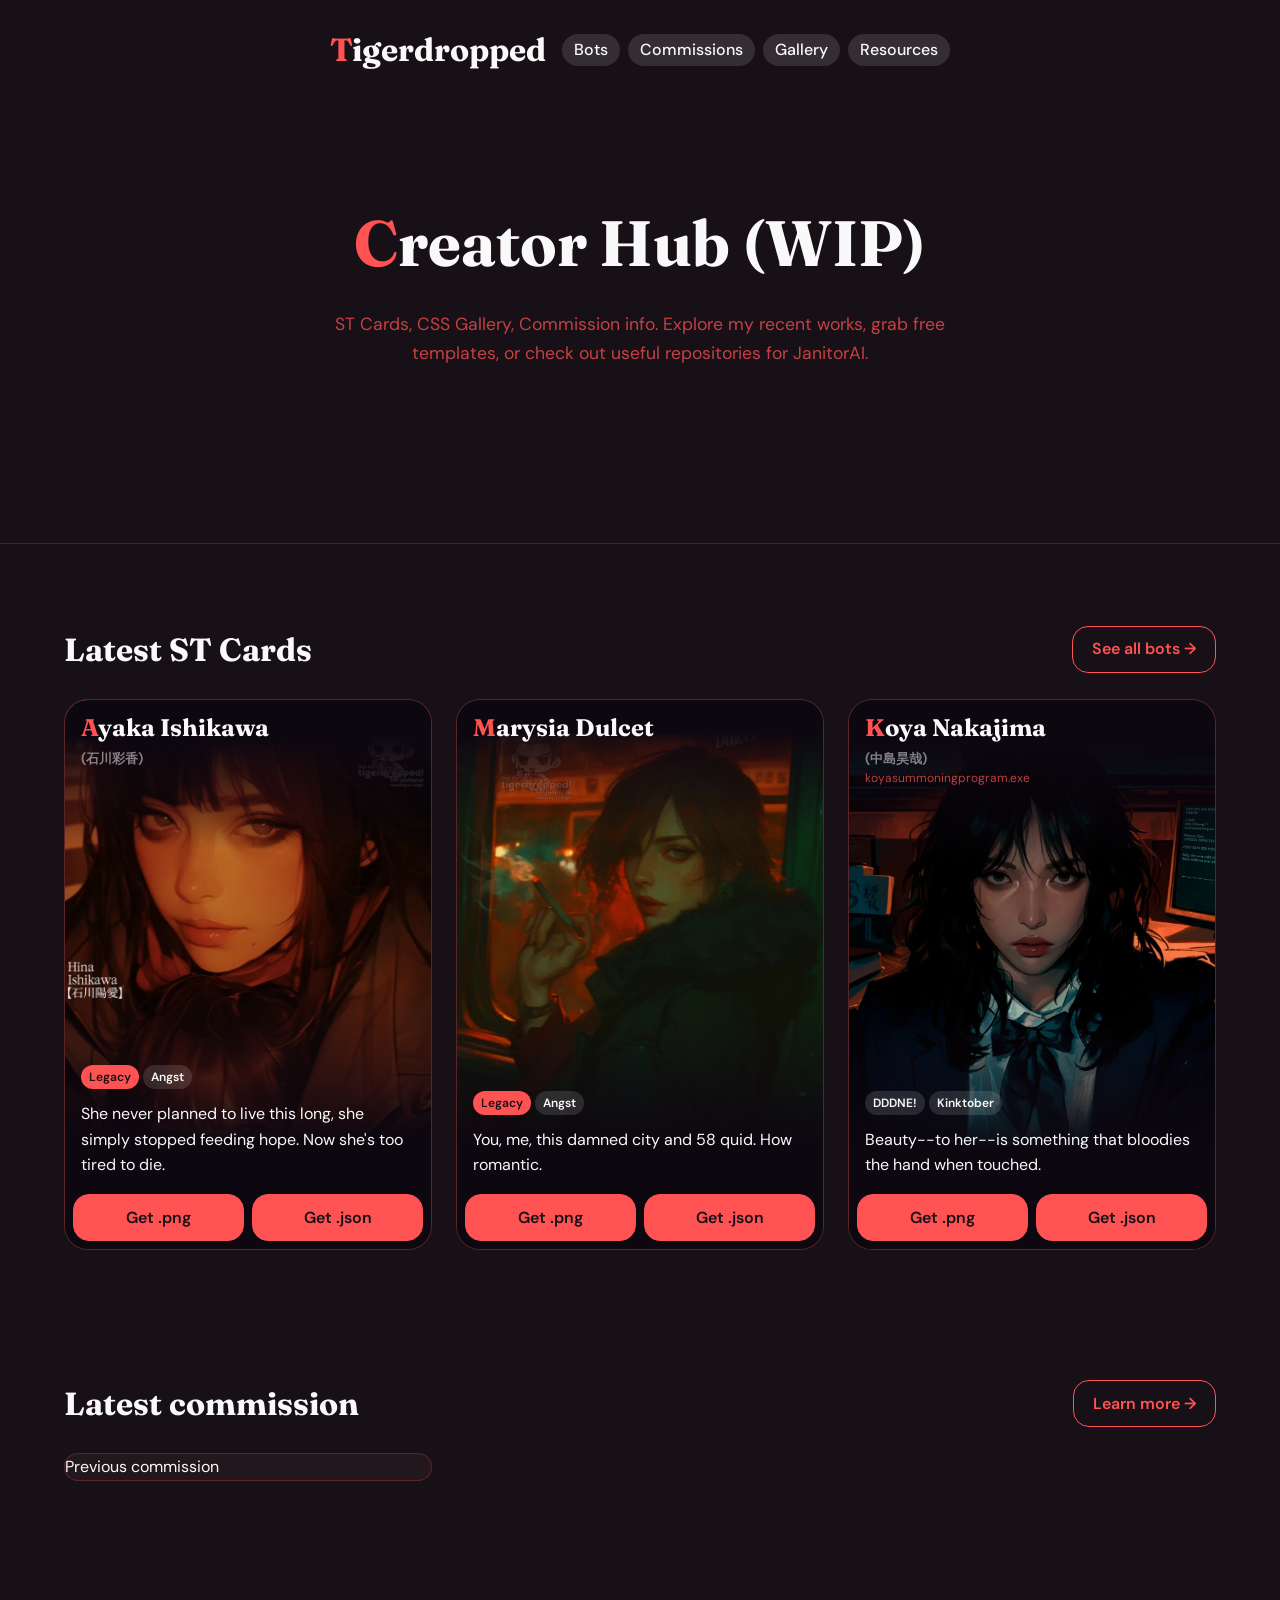
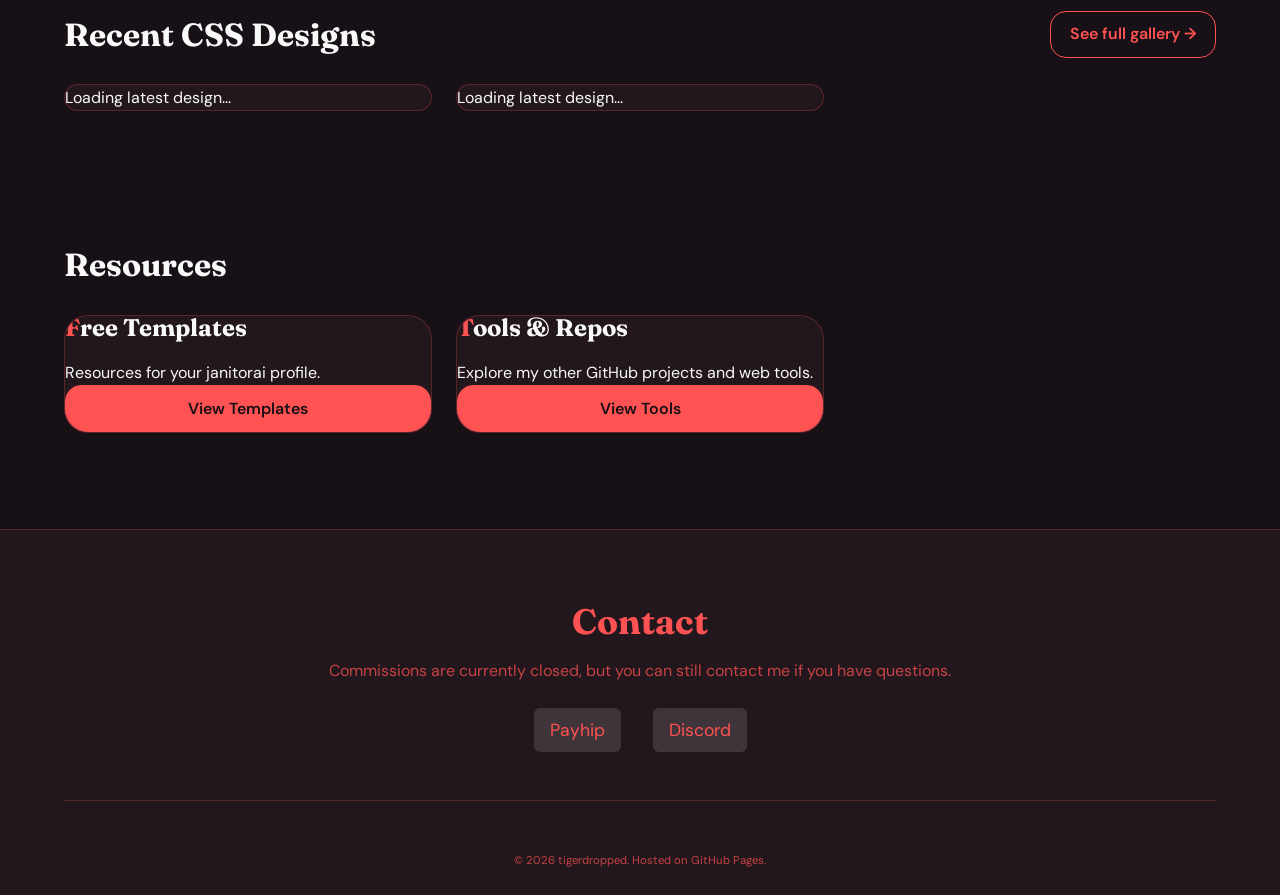
==== index.html @ f0ce4703 "Portal draft online. ST Card preview & download test complete." ====
<!DOCTYPE html>
<html lang="en">
<head>
    <meta charset="UTF-8">
    <meta name="viewport" content="width=device-width, initial-scale=1.0">
    <title>Hub | tigerCSS Portal</title>
    <meta name="description" content="Tiger's Collection of Chatbots and CSS Designs">

    <!-- favicons -->
    <link rel="icon" type="image/x-icon" href="/favicon.ico">
    <link rel="icon" type="image/png" sizes="32x32" href="/favicon-32x32.png">
    <link rel="icon" type="image/png" sizes="16x16" href="/favicon-16x16.png">
    <link rel="apple-touch-icon" sizes="180x180" href="/apple-touch-icon.png">
    <link rel="manifest" href="/site.webmanifest">

    <!-- fonts -->
    <link rel="preconnect" href="https://fonts.googleapis.com">
    <link rel="preconnect" href="https://fonts.gstatic.com" crossorigin>
    <link href="https://fonts.googleapis.com/css2?family=DM+Sans:ital,opsz,wght@0,9..40,100..1000;1,9..40,100..1000&family=Fraunces:ital,opsz,wght@0,9..144,100..900;1,9..144,100..900&display=swap" rel="stylesheet">
    
    <!-- style & script -->
    <link rel="stylesheet" href="./assets/css/style.css">
    <script src="./assets/js/script.js" defer></script>
</head>
<body>

    <!-- Navigation -->
    <header class="nav-header flex-row">
        <a href="./" class="logo"><strong>Tigerdropped</strong></a>
        <nav>
            <a href="#bots">Bots</a>
            <a href="#commissions">Commissions</a>
            <a href="#gallery">Gallery</a>
            <a href="#resources">Resources</a>
        </nav>
    </header>

    <main>
        <!-- initial -->
        <section class="hero">
            <h1>Creator Hub (WIP)</h1>
            <p>ST Cards, CSS Gallery, Commission info. Explore my recent works, grab free templates, or check out useful repositories for JanitorAI.</p>
        </section>

        <hr>

        <!-- Preview feed: bots -->
        <section id="bots" class="feed-section">
            <div class="flex-row">
                <h2>Latest ST Cards</h2>
                <a href="./bots/" class="btn-outline">See all bots &rarr;</a>
            </div>
            <div id="recent-bots-feed" class="grid-auto">
                <!-- JS controls bot cards -->
            </div>
        </section>

        <!-- Preview feed: commissions -->
        <section id="commissions" class="feed-section">
            <div class="flex-row">
                <h2>Latest commission</h2>
                <a href="./commissions/" class="btn-outline">Learn more &rarr;</a>
            </div>
            <!-- Empty container where JS will inject the 2-3 newest gallery items -->
            <div id="recent-commissions-feed" class="grid-auto">
                <article class="card">Previous commission</article>
            </div>
        </section>

        <!-- Preview feed: gallery -->
        <section id="gallery" class="feed-section">
            <div class="flex-row">
                <h2>Recent CSS Designs</h2>
                <a href="./gallery/" class="btn-outline">See full gallery &rarr;</a>
            </div>
            <!-- Empty container where JS will inject the 2-3 newest gallery items -->
            <div id="recent-gallery-feed" class="grid-auto">
                <article class="card">Loading latest design...</article>
                <article class="card">Loading latest design...</article>
            </div>
        </section>

        <!-- Preview feed: templates -->
        <section id="resources" class="feed-section">
            <h2>Resources</h2>
            <div class="grid-auto">
                <article class="card">
                    <h3>Free Templates</h3>
                    <p>Resources for your janitorai profile.</p>
                    <a href="./templates/" class="btn">View Templates</a>
                </article>
                <article class="card">
                    <h3>Tools & Repos</h3>
                    <p>Explore my other GitHub projects and web tools.</p>
                    <a href="./tools/" class="btn">View Tools</a>
                </article>
            </div>
        </section>
    </main>

    <!-- CONTACT / FOOTER -->
    <footer class="site-footer" id="contact">
        <div class="footer-content">
            <h2>Contact</h2>
            <p>Commissions are currently closed, but you can still contact me if you have questions.</p>
            <div class="contact-links flex-row">
                <a href="https://payhip.com/your-link" target="_blank" rel="noopener noreferrer">Payhip</a>
                <a href="https://discord.com/users/your-id" target="_blank" rel="noopener noreferrer">Discord</a>
            </div>
        </div>
        <hr>
        <div class="footer-bottom">
            <small>&copy; 2026 tigerdropped. Hosted on GitHub Pages.</small>
        </div>
    </footer>

</body>
</html>
---- assets/css/style.css ----
/* ========================================= */
/* Vars */
/* ========================================= */
:root {
    scrollbar-color: #ff5252 #0000;

    --preview-size: 24px;
    --preview-weight: 400;
    --preview-style: normal;
    --preview-variant: normal;
    --bg-color: #171017;
    --card-bg: #22171c;
    --bg-gradient-dark: #0d0710;
    --link-bg-a125: #f9f9f920;
    --link-bg-a25: #f9f9f940;
    --text-main: #f9f9f9;
    --text-main-a50: #f9f9f980;
    --text-muted: #ff5252BF;
    --border-color: #ff525240;
    --accent-color: #ff5252;
    --font-main: 'DM Sans', sans-serif;
    --font-display: 'Fraunces', serif;
}

/* ========================================= */
/* Base styling */
/* ========================================= */
* {
    box-sizing: border-box;
    margin: 0;
    padding: 0;
}

body {
    background-color: var(--bg-color);
    color: var(--text-main);
    font-family: var(--font-main);
    line-height: 1.6;
    overflow-x: hidden;
}

h1, h2, h3, h4 {
    font-family: var(--font-display);
    font-weight: 700;
}

a {
    color: var(--accent-color);
    text-decoration: none;
    transition: all 0.2s ease;
}

hr {
    border: 0;
    height: 1px;
    background-color: var(--border-color);
    margin: 3rem 0;
}

/* ========================================= */
/* Layout utils */
/* ========================================= */
.flex-row {
    display: flex;
    align-items: center;
    justify-content: space-between;
    gap: 1rem;
    flex-wrap: wrap; /* Keeps it safe on mobile */
}

.grid-auto {
    display: grid;
    grid-template-columns: repeat(auto-fill, minmax(280px, 1fr));
    gap: 1.5rem;
    margin-top: 1.5rem;
}

/* ========================================= */
/* Quick nav */
/* ========================================= */
.nav-header {
    position: absolute;
    inset: 0 0 auto 0;
    padding: 1.5rem 2rem;
    justify-content: center;
    /* background-color: var(--card-bg);
    border-bottom: 1px solid var(--border-color); */
}

.nav-header .logo {
    font-size: 2rem;
    font-family: var(--font-display);
    color: var(--text-main);
}

.nav-header .logo::first-letter {
    color: var(--accent-color);
}

.nav-header nav {
    display: flex;
    gap: .5rem;
    flex-wrap: wrap;
}

.nav-header nav a {
    display: flex;
    align-items: center;
    min-height: 2rem;
    padding: 0 0.75rem; 
    background-color: var(--link-bg-a125);
    border-radius: 1rem;
    color: var(--text-main);
    font-weight: 500;
    line-height: 0.7;
}

.nav-header nav a:hover {
    background-color: var(--link-bg-a25);
}

/* ========================================= */
/* Main content feed */
/* ========================================= */
main {
    max-width: 1440px;
    margin: 0 auto;
}

main > section { padding: 2rem 5%; }

.hero {
    text-align: center;
    padding: 8rem 5%;
    padding-top: 12rem;
}

.hero h1 {
    font-size: clamp(2.5rem, 5vw, 4rem);
    margin-bottom: 1rem;
    color: var(--text-main);
}

.hero h1::first-letter {
    color: var(--accent-color);
}

.hero p {
    font-size: 1.1rem;
    color: var(--text-muted);
    max-width: 650px;
    margin: 0 auto;
}

/* ========================================= */
/* sections & cards */
/* ========================================= */
.feed-section {
    margin-bottom: 4rem;
}

.feed-section h2 {
    font-size: 2rem;
    color: var(--text-main);
}

.card {
    display: grid;
    grid-template-rows: auto 1fr auto;
    background-color: var(--card-bg);
    border: 1px solid var(--border-color);
    border-radius: 1.5rem;
    overflow: hidden;
    transition: transform 0.2s ease, border-color 0.2s ease;
}

.card:hover {
    transform: translateY(-4px);
    border-color: var(--accent-color);
}

/* Absolute elements */
.card img {
    object-fit: cover;
    grid-area: 1 / 1 / -1 / -1;
    width: 100%;
}

.char-name {
    background: linear-gradient(var(--bg-gradient-dark) 25%, #0000);
    padding: 1rem 1rem 5rem 1rem;
    width: 100%;
    grid-area: 1 / 1 / 2 / -1;
}

.card h3 {
    font-size: 1.5rem;
    line-height: 1;
    margin-bottom: 0.5rem;
    color: var(--text-main);
}

.card h3::first-letter {
    color: var(--accent-color);
}

.card h5 {
    font-size: 0.825rem;
    color: var(--text-main-a50);
}

.card h6 {
    font-size: 0.75rem;
    font-weight: 400;
    color: var(--text-muted);
    white-space: nowrap;
}

.char-description {
    grid-area: 2 / 1 / 3 / -1;
    align-self: end;
    font-size: 1rem;
    background: linear-gradient(to top, var(--bg-gradient-dark) 25%, #0000);
    padding: 1rem;
    padding-top: 5rem;
}

.char-tags {
    justify-content: flex-start;
    gap: 0.25rem;
}

.tag,
.badge {
    font-size: 0.75rem;
    font-weight: 600;
    line-height: 0.7;
    display: flex;
    align-items: center;
    min-height: 1.5rem;
    background: var(--link-bg-a125);
    padding: 0 0.5rem;
    border-radius: 1rem;
}

.badge {
    background: var(--accent-color);
    color: #171017;
}

.card p {
    margin-top: 0.75rem;
    font-family: var(--font-main);
    color: var(--text-main);
}

.char-actions {
    background: var(--bg-gradient-dark);
    grid-area: -1 / 1 / -2 / -1;
    gap: .5rem;
    flex-wrap: nowrap;
    padding: 0 .5rem .5rem .5rem;
}

.char-actions .btn { width: 100%; }

/* ========================================= */
/* Buttons */
/* ========================================= */
.btn, .btn-outline {
    display: inline-block;
    padding: 0.6rem 1.2rem;
    border-radius: 1rem;
    font-family: var(--font-main);
    font-weight: 600;
    text-align: center;
    cursor: pointer;
}

/* Solid Button (For Cards) */
.btn {
    background-color: var(--accent-color);
    color: var(--bg-color); /* Dark text on bright background */
    border: 1px solid var(--accent-color);
}

.btn:hover {
    background-color: transparent;
    color: var(--accent-color);
    opacity: 1;
}

/* Outline Button (For Feed Headers) */
.btn-outline {
    background-color: transparent;
    border: 1px solid var(--accent-color);
    color: var(--accent-color);
}

.btn-outline:hover {
    background-color: var(--link-bg-a125);
    opacity: 1;
}

/* ========================================= */
/* Footer */
/* ========================================= */
.site-footer {
    background-color: var(--card-bg);
    border-top: 1px solid var(--border-color);
    padding: 4rem 5% 1.5rem;
    text-align: center;
}

.footer-content h2 {
    font-size: 2.2rem;
    color: var(--accent-color);
    margin-bottom: 0.5rem;
}

.footer-content p {
    color: var(--text-muted);
    margin-bottom: 1.5rem;
}

.contact-links {
    justify-content: center;
    gap: 2rem;
}

.contact-links a {
    font-size: 1.1rem;
    padding: 0.5rem 1rem;
    border-radius: 6px;
    background-color: var(--link-bg-a125);
}

.contact-links a:hover {
    background-color: var(--link-bg-a25);
}

.footer-bottom {
    margin-top: 2rem;
    color: var(--text-muted);
    font-size: 0.85rem;
}
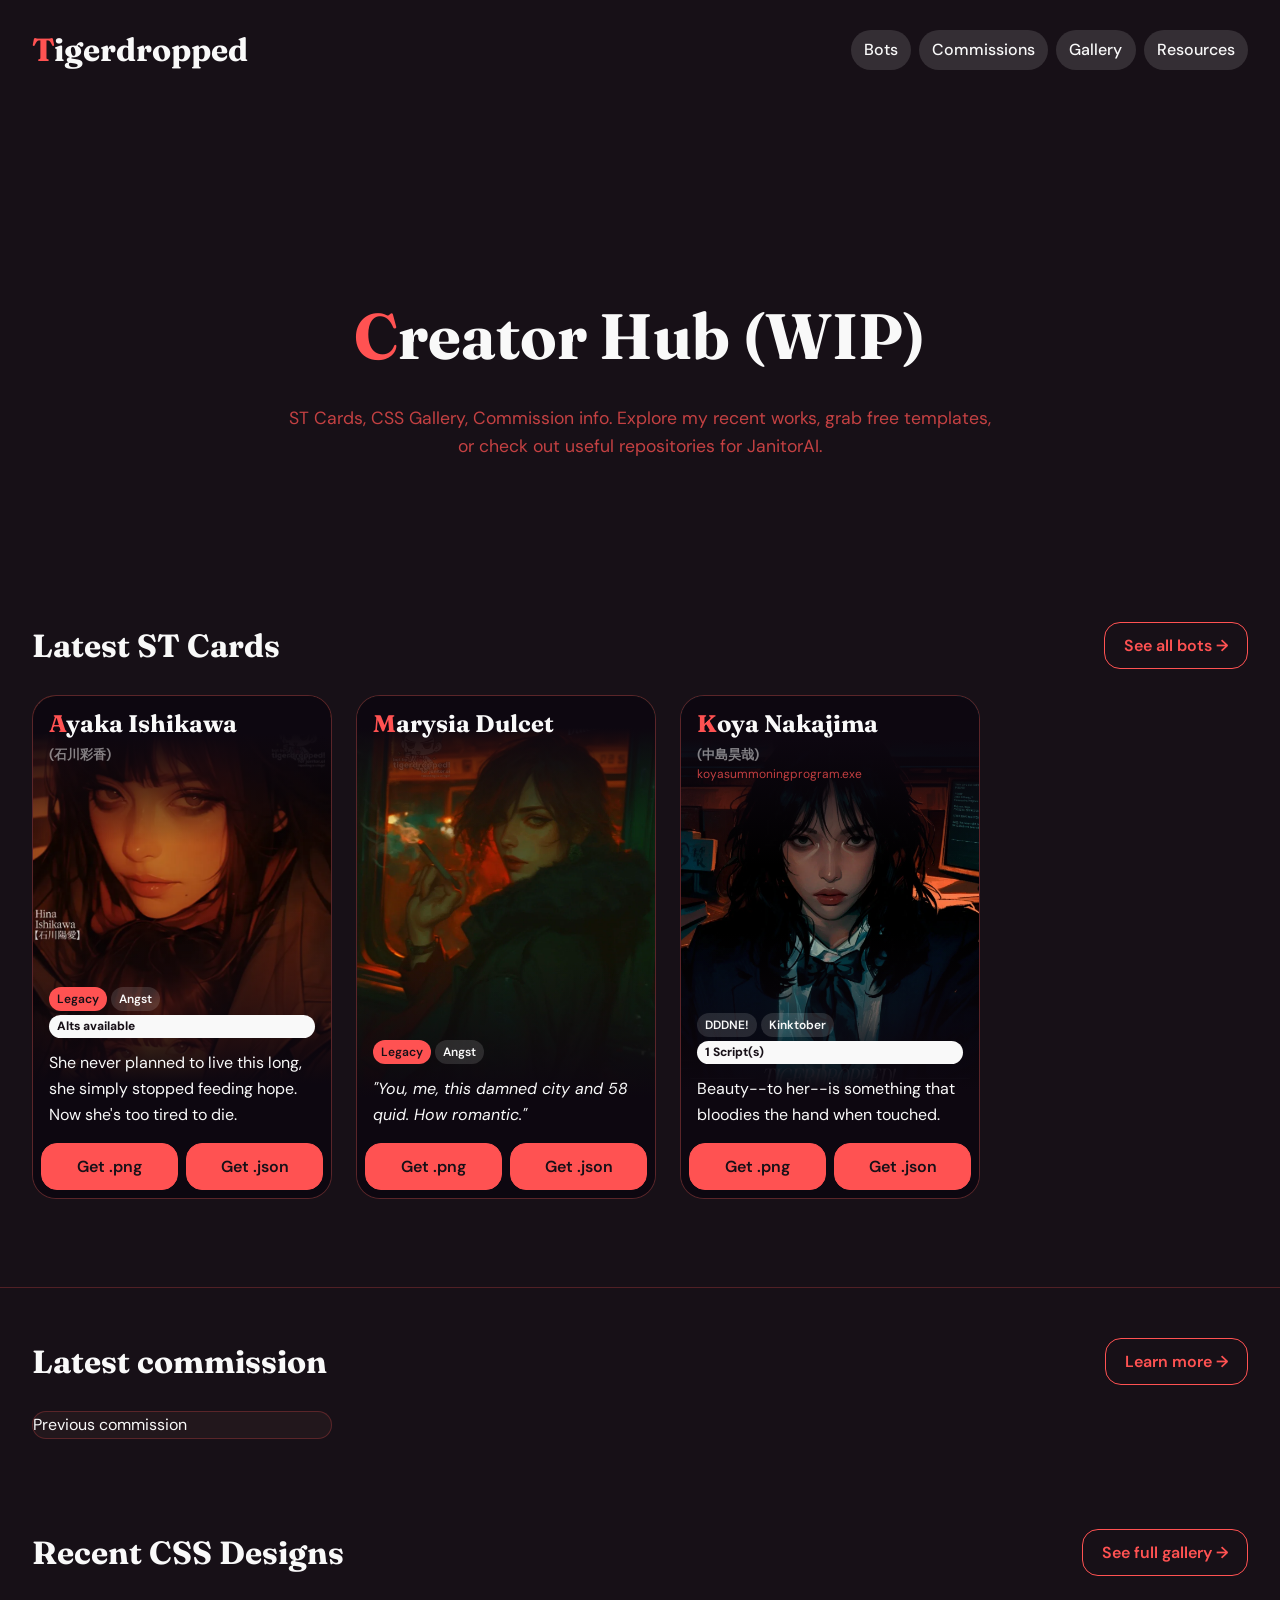
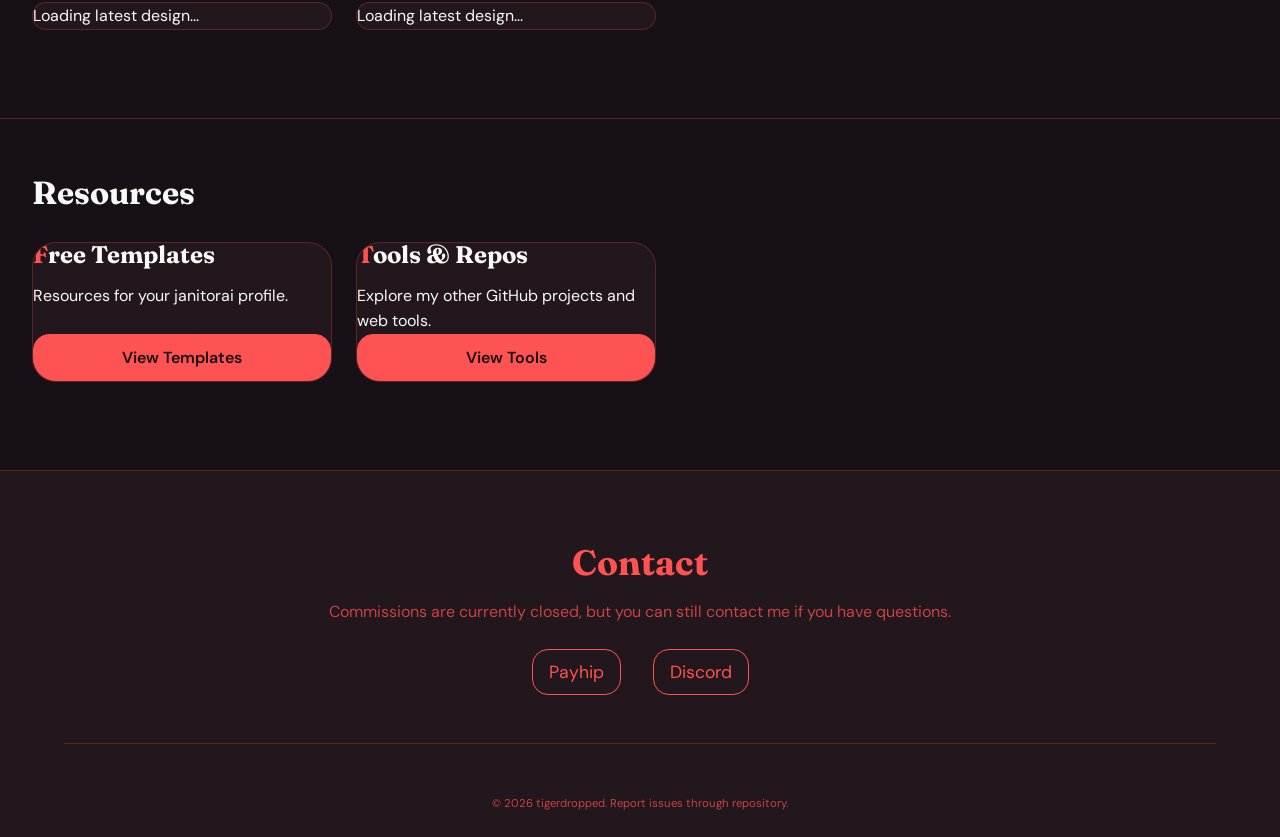
==== commit 5436bb35: "More setup. Bots subdirectory page created. Added preliminary modal for detailed gallery view. Mobil" ====
--- a/index.html
+++ b/index.html
@@ -19,14 +19,14 @@
     <link href="https://fonts.googleapis.com/css2?family=DM+Sans:ital,opsz,wght@0,9..40,100..1000;1,9..40,100..1000&family=Fraunces:ital,opsz,wght@0,9..144,100..900;1,9..144,100..900&display=swap" rel="stylesheet">
     
     <!-- style & script -->
-    <link rel="stylesheet" href="./assets/css/style.css">
-    <script src="./assets/js/script.js" defer></script>
+    <link rel="stylesheet" href="/assets/css/style.css">
+    <script src="/assets/js/script.js" defer></script>
 </head>
 <body>
 
     <!-- Navigation -->
     <header class="nav-header flex-row">
-        <a href="./" class="logo"><strong>Tigerdropped</strong></a>
+        <a href="/" class="logo"><strong>Tigerdropped</strong></a>
         <nav>
             <a href="#bots">Bots</a>
             <a href="#commissions">Commissions</a>
@@ -38,31 +38,34 @@
     <main>
         <!-- initial -->
         <section class="hero">
+            <div class="hero-image-wrapper">
+                <img src="hero-image" src="" alt="">
+            </div>
             <h1>Creator Hub (WIP)</h1>
             <p>ST Cards, CSS Gallery, Commission info. Explore my recent works, grab free templates, or check out useful repositories for JanitorAI.</p>
         </section>
-
-        <hr>
 
         <!-- Preview feed: bots -->
         <section id="bots" class="feed-section">
             <div class="flex-row">
                 <h2>Latest ST Cards</h2>
-                <a href="./bots/" class="btn-outline">See all bots &rarr;</a>
+                <a href="/bots/" class="btn-outline">See all bots &rarr;</a>
             </div>
-            <div id="recent-bots-feed" class="grid-auto">
+            <div id="recent-bots-feed" class="flex-auto-scroll">
                 <!-- JS controls bot cards -->
             </div>
         </section>
+
+        <hr>
 
         <!-- Preview feed: commissions -->
         <section id="commissions" class="feed-section">
             <div class="flex-row">
                 <h2>Latest commission</h2>
-                <a href="./commissions/" class="btn-outline">Learn more &rarr;</a>
+                <a href="/commissions/" class="btn-outline">Learn more &rarr;</a>
             </div>
             <!-- Empty container where JS will inject the 2-3 newest gallery items -->
-            <div id="recent-commissions-feed" class="grid-auto">
+            <div id="recent-commissions-feed" class="flex-auto-scroll">
                 <article class="card">Previous commission</article>
             </div>
         </section>
@@ -71,28 +74,30 @@
         <section id="gallery" class="feed-section">
             <div class="flex-row">
                 <h2>Recent CSS Designs</h2>
-                <a href="./gallery/" class="btn-outline">See full gallery &rarr;</a>
+                <a href="/gallery/" class="btn-outline">See full gallery &rarr;</a>
             </div>
             <!-- Empty container where JS will inject the 2-3 newest gallery items -->
-            <div id="recent-gallery-feed" class="grid-auto">
+            <div id="recent-gallery-feed" class="flex-auto-scroll">
                 <article class="card">Loading latest design...</article>
                 <article class="card">Loading latest design...</article>
             </div>
         </section>
 
+        <hr>
+
         <!-- Preview feed: templates -->
         <section id="resources" class="feed-section">
             <h2>Resources</h2>
-            <div class="grid-auto">
+            <div class="flex-auto-scroll">
                 <article class="card">
                     <h3>Free Templates</h3>
                     <p>Resources for your janitorai profile.</p>
-                    <a href="./templates/" class="btn">View Templates</a>
+                    <a href="/templates/" class="btn">View Templates</a>
                 </article>
                 <article class="card">
                     <h3>Tools & Repos</h3>
                     <p>Explore my other GitHub projects and web tools.</p>
-                    <a href="./tools/" class="btn">View Tools</a>
+                    <a href="/tools/" class="btn">View Tools</a>
                 </article>
             </div>
         </section>
@@ -110,7 +115,7 @@
         </div>
         <hr>
         <div class="footer-bottom">
-            <small>&copy; 2026 tigerdropped. Hosted on GitHub Pages.</small>
+            <small>&copy; 2026 tigerdropped. Report issues through repository.</small>
         </div>
     </footer>
 
--- a/assets/css/style.css
+++ b/assets/css/style.css
@@ -11,6 +11,7 @@
     --bg-color: #171017;
     --card-bg: #22171c;
     --bg-gradient-dark: #0d0710;
+    --bg-gradient-dark-a75: #0d0710CF;
     --link-bg-a125: #f9f9f920;
     --link-bg-a25: #f9f9f940;
     --text-main: #f9f9f9;
@@ -47,7 +48,7 @@
 a {
     color: var(--accent-color);
     text-decoration: none;
-    transition: all 0.2s ease;
+    transition: all 0.25s ease;
 }
 
 hr {
@@ -57,6 +58,11 @@
     margin: 3rem 0;
 }
 
+button {
+    border: unset;
+    transition: all 0.25s ease;
+}
+
 /* ========================================= */
 /* Layout utils */
 /* ========================================= */
@@ -68,11 +74,30 @@
     flex-wrap: wrap; /* Keeps it safe on mobile */
 }
 
-.grid-auto {
-    display: grid;
-    grid-template-columns: repeat(auto-fill, minmax(280px, 1fr));
+.flex-auto-wrap {
+    display: flex;
     gap: 1.5rem;
+    justify-content: center;
+    flex-flow: row wrap;
     margin-top: 1.5rem;
+}
+
+.flex-auto-wrap > * {
+    flex-basis: min(100%, 300px);
+    flex-shrink: 0;
+}
+
+.flex-auto-scroll {
+    display: flex;
+    gap: 1.5rem;
+    padding: 1.5rem clamp(1rem, 2.5vw, 2rem);
+    margin: 0 calc(clamp(1rem, 2.5vw, 2rem) * -1);
+    overflow: auto hidden;
+}
+
+.flex-auto-scroll > * {
+    flex-basis: min(100%, 300px);
+    flex-shrink: 0;
 }
 
 /* ========================================= */
@@ -82,9 +107,10 @@
     position: absolute;
     inset: 0 0 auto 0;
     padding: 1.5rem 2rem;
-    justify-content: center;
-    /* background-color: var(--card-bg);
-    border-bottom: 1px solid var(--border-color); */
+    width: 100%;
+    max-width: 1440px;
+    margin: 0 auto;
+    justify-content: space-between;
 }
 
 .nav-header .logo {
@@ -99,6 +125,7 @@
 
 .nav-header nav {
     display: flex;
+    justify-content: center;
     gap: .5rem;
     flex-wrap: wrap;
 }
@@ -106,11 +133,12 @@
 .nav-header nav a {
     display: flex;
     align-items: center;
-    min-height: 2rem;
-    padding: 0 0.75rem; 
+    min-height: 2.5rem;
+    padding: 0 0.825rem; 
     background-color: var(--link-bg-a125);
-    border-radius: 1rem;
-    color: var(--text-main);
+    border-radius: 2rem;
+    color: var(--text-main);
+    font-size: 1rem;
     font-weight: 500;
     line-height: 0.7;
 }
@@ -127,12 +155,17 @@
     margin: 0 auto;
 }
 
-main > section { padding: 2rem 5%; }
+main > section { padding: 0 clamp(1rem, 2.5vw, 2rem); }
 
 .hero {
+    height: 100lvh;
+    max-height: 720px;
+    display: flex;
+    flex-flow: column;
     text-align: center;
-    padding: 8rem 5%;
-    padding-top: 12rem;
+    justify-content: center;
+    align-items: center;
+    padding: 0 clamp(1rem, 2.5vw, 2rem);
 }
 
 .hero h1 {
@@ -148,7 +181,7 @@
 .hero p {
     font-size: 1.1rem;
     color: var(--text-muted);
-    max-width: 650px;
+    max-width: 720px;
     margin: 0 auto;
 }
 
@@ -162,6 +195,10 @@
 .feed-section h2 {
     font-size: 2rem;
     color: var(--text-main);
+}
+
+#bots {
+    margin-top: calc(min(25vh, 100px) * -1);
 }
 
 .card {
@@ -171,18 +208,38 @@
     border: 1px solid var(--border-color);
     border-radius: 1.5rem;
     overflow: hidden;
-    transition: transform 0.2s ease, border-color 0.2s ease;
+    transition: border-color 0.25s ease;
 }
 
 .card:hover {
-    transform: translateY(-4px);
     border-color: var(--accent-color);
 }
 
 /* Absolute elements */
+.redirect-overlay {
+    z-index: 4;
+    grid-area: 1 / 1 / -2 / -1;
+    background: var(--bg-gradient-dark-a75);
+    display: flex;
+    flex-flow: column;
+    align-items: center;
+    justify-content: center;
+    padding: 1rem;
+    opacity: 0;
+    text-align: center;
+}
+
+.redirect-overlay h3 {
+    font-size: 1.5rem;
+}
+
+.redirect-overlay:hover {
+    opacity: 1;
+}
+
 .card img {
     object-fit: cover;
-    grid-area: 1 / 1 / -1 / -1;
+    grid-area: 1 / 1 / -2 / -1;
     width: 100%;
 }
 
@@ -217,8 +274,11 @@
 }
 
 .char-description {
+    display: flex;
+    flex-flow: column;
     grid-area: 2 / 1 / 3 / -1;
     align-self: end;
+    gap: 0.25rem;
     font-size: 1rem;
     background: linear-gradient(to top, var(--bg-gradient-dark) 25%, #0000);
     padding: 1rem;
@@ -248,8 +308,19 @@
     color: #171017;
 }
 
+.char-analytics {
+    background: var(--text-main);
+    padding: 0.125rem 0.5rem;
+    border-radius: 1rem;
+    color: var(--bg-color);
+    font-size: 0.75rem;
+    font-weight: 800;
+}
+
+.char-analytics:empty { display: none !important; }
+
 .card p {
-    margin-top: 0.75rem;
+    margin-top: .5rem;
     font-family: var(--font-main);
     color: var(--text-main);
 }
@@ -285,7 +356,7 @@
 }
 
 .btn:hover {
-    background-color: transparent;
+    background-color: var(--card-bg);
     color: var(--accent-color);
     opacity: 1;
 }
@@ -298,8 +369,8 @@
 }
 
 .btn-outline:hover {
-    background-color: var(--link-bg-a125);
-    opacity: 1;
+    background-color: var(--accent-color);
+    color: var(--bg-color);
 }
 
 /* ========================================= */
@@ -331,16 +402,180 @@
 .contact-links a {
     font-size: 1.1rem;
     padding: 0.5rem 1rem;
-    border-radius: 6px;
-    background-color: var(--link-bg-a125);
+    border-radius: 1rem;
+    background-color: var(--card-bg);
+    border: 1px solid var(--accent-color);
 }
 
 .contact-links a:hover {
-    background-color: var(--link-bg-a25);
+    background-color: var(--accent-color);
+    color: var(--bg-color);
 }
 
 .footer-bottom {
     margin-top: 2rem;
     color: var(--text-muted);
     font-size: 0.85rem;
+}
+
+/* ========================================= */
+/* modal stuff */
+/* ========================================= */
+
+/* The background overlay that locks the screen */
+.modal-overlay {
+  position: fixed;
+  inset: 0;
+  background-color: var(--bg-color);
+  z-index: 1000;
+  opacity: 1;
+  pointer-events: auto;
+  display: flex;
+  justify-content: center;
+  transition: pointer-events 0.25s ease, opacity 0.25s ease;
+  transition-behavior: allow-discrete;
+}
+
+/* Hide by default */
+.modal-overlay.hidden {
+  opacity: 0;
+  pointer-events: none;
+}
+
+/* Prevent body scrolling when modal is open */
+body.modal-open {
+  overflow: hidden;
+}
+
+/* Inner layout wrapper */
+.modal-container {
+  position: relative;
+  width: 100%;
+  max-width: 1440px;
+  height: 100lvh;
+  display: flex;
+  flex-direction: column;
+}
+
+.modal-btn {
+    display: flex;
+    flex-shrink: 0;
+    justify-content: center;
+    align-items: center;
+    min-height: 2.5rem;
+    aspect-ratio: 1;
+    padding: 0 0.825rem; 
+    background-color: var(--link-bg-a125);
+    border-radius: 2rem;
+    color: var(--text-main);
+    font-family: var(--font-main);
+    font-size: 1rem;
+    font-weight: 500;
+    line-height: 0.7;
+}
+
+.modal-btn:hover {
+    background-color: var(--link-bg-a25);
+}
+
+.modal-header {
+  padding: 1rem clamp(1rem, 2.5vw, 2rem);
+  border-bottom: 1px solid var(--border-color);
+  flex-wrap: nowrap;
+}
+
+.modal-header h3 {
+    white-space: nowrap;
+    display: inline-block;
+    max-width: 100%;
+    overflow: hidden;
+    text-overflow: ellipsis;
+}
+
+.modal-body {
+  flex-grow: 1;
+  display: flex;
+  overflow: hidden; /* Prevents whole-page scrolling */
+}
+
+.modal-left {
+    padding: 1rem;
+  flex: 0 0 320px; /* Fixed width for the card */
+  /* Reuses your existing card CSS perfectly */
+}
+
+.modal-right {
+  margin: 0;
+  position: relative;
+  flex-grow: 1;
+  overflow-y: auto; /* Allows only the text side to scroll */
+  padding: 1rem 0;
+  padding-right: 1rem;
+  scrollbar-color: var(--accent-color) var(--card-bg);
+}
+
+.modal-char-info {
+    padding: 0;
+    display: flex;
+    flex-flow: column;
+}
+
+.modal-dropdown summary { cursor: pointer; display: flex; }
+.modal-dropdown summary::-webkit-details-marker { display: none; }
+
+.modal-footer {
+  position: absolute;
+  inset: auto 0 0 0;
+  display: flex;
+  padding-top: 1rem;
+  border-top: 1px solid var(--border-color);
+}
+
+/* Horizontal scrolling for the mini gallery */
+.mini-gallery-scroll {
+  display: flex;
+  gap: 1rem;
+  overflow-x: auto;
+  padding-top: 0.5rem;
+  scrollbar-width: thin;
+}
+
+/* Card adjustments for modal */
+.modal-body .card {
+    height: 100%;
+}
+
+.modal-body .card img {
+    height: 100%;
+}
+
+@media only screen and (max-width: 799px) {
+  .nav-header {
+    justify-content: center;
+  }
+  
+  .modal-overlay {
+    height: 100lvh;
+  }
+
+  .modal-overlay,
+  .modal-body {
+    flex-flow: column;
+  }
+
+  .modal-header {
+    padding: 0.5rem 1rem;
+    flex-shrink: 0;
+  }
+
+  .modal-body {
+    flex-grow: 1;
+    overflow: hidden auto;
+  }
+
+  .modal-right {
+    height: 100%;
+    flex-shrink: 0;
+    padding: 1rem;
+  }
 }
